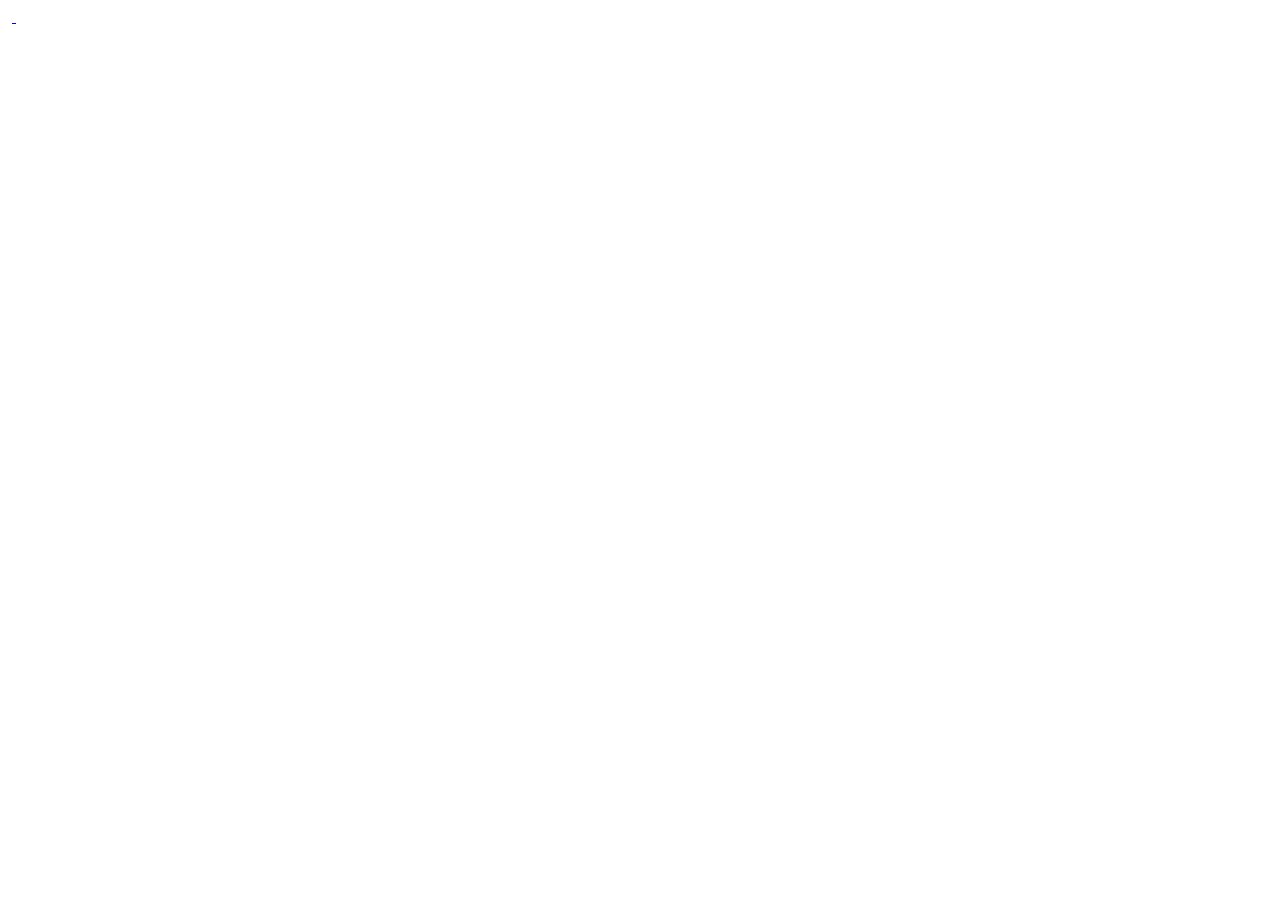
==== index.html @ 03a147eb "Rename home.html to index.html and fix bug" ====
<!DOCTYPE html>
<html lang="en">

<head>
    <meta charset="UTF-8">
    <meta http-equiv="X-UA-Compatible" content="IE=edge">
    <meta name="viewport" content="width=device-width, initial-scale=1.0">

    <title>מלך הפלאפל</title>
    <link rel="stylesheet" href="home.css">
    <link rel="stylesheet" href="mobile.css">
    <script src="home.js" defer></script>
</head>

<body>
    <div id="main">
        <img src="pictures/בית/רקע.png" alt="">
        <a href="play.html">
            <img src="pictures/בית/שחק.png" alt="" id="play">
        </a>
        <img src="pictures/בית/הוראות.png" alt="" id="ins">
        <img src="pictures/בית/דף הוראות.png" alt="" id="ins_page">
        <img src="pictures/בית/x.png" alt="" id="x">
    </div>
</body>

</html>
---- mobile.css ----
@media (orientation: portrait) {
    body {
        background-color: #333; /* Dark background for the empty space */
        display: flex;
        justify-content: center;
        align-items: center;
        height: 100vh;
        margin: 0;
        overflow: hidden;
    }

    #main {
        /* Force landscape aspect ratio on portrait screens */
        width: 100vh; /* Width becomes height */
        height: 100vw; /* Height becomes width */
        transform: rotate(90deg);
        transform-origin: center;
        
        /* Reset margins and positioning */
        margin: 0;
        position: absolute;
        top: 50%;
        left: 50%;
        
        /* Center the rotated element */
        margin-left: -50vh; /* Half of width */
        margin-top: -50vw; /* Half of height */
        
        /* Ensure it fits */
        max-width: 100vh;
        max-height: 100vw;
        
        /* Scale down if needed to fit screen */
        /* We might need JS to calculate exact scale if aspect ratio doesn't match */
    }
}

/* General mobile tweaks */
@media (max-width: 768px) {
    /* Adjust touch targets if needed */
}
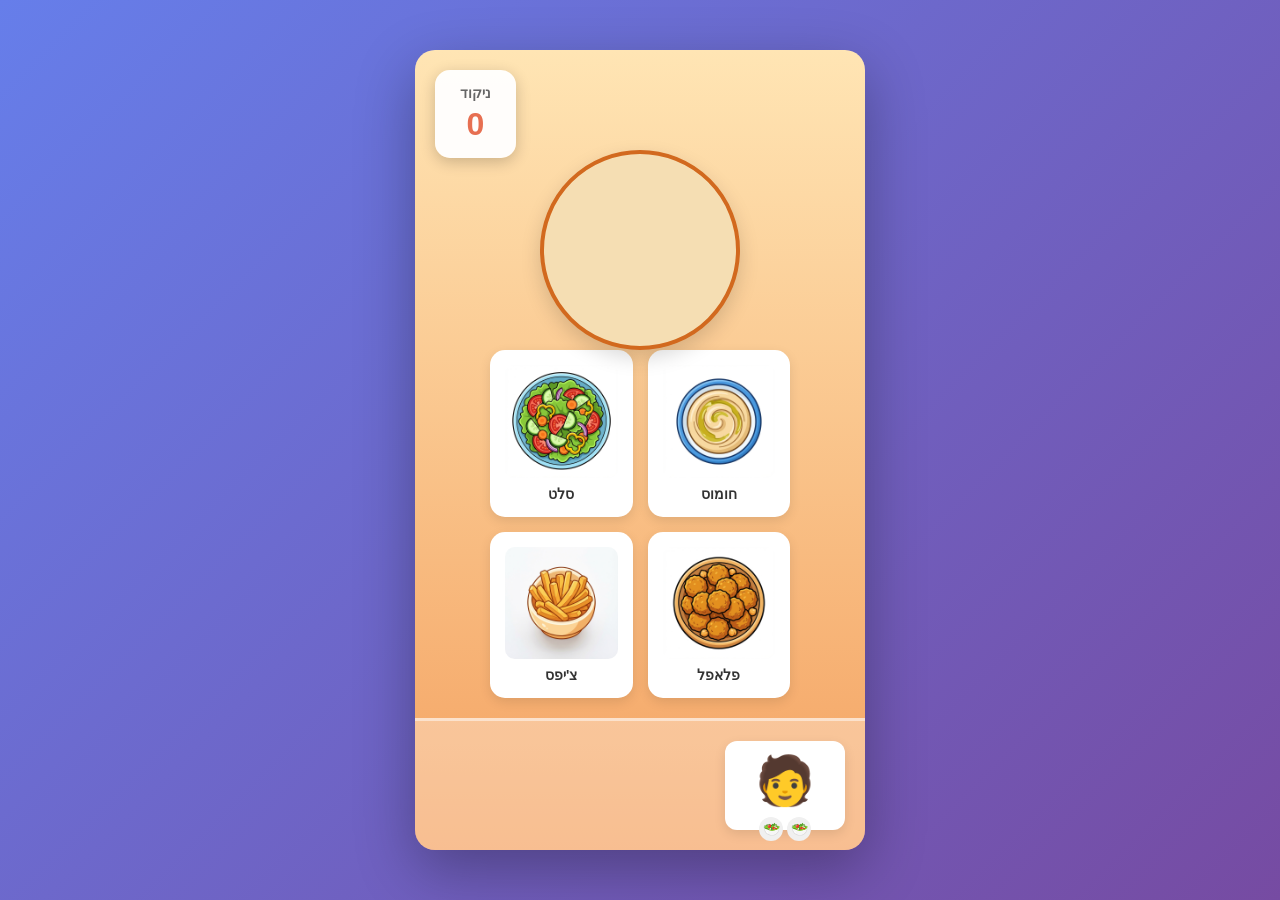
==== commit b2afdc47: "Build complete Falafel King game from scratch" ====
--- a/index.html
+++ b/index.html
@@ -1,27 +1,88 @@
 <!DOCTYPE html>
-<html lang="en">
+<html lang="he" dir="rtl">
 
 <head>
     <meta charset="UTF-8">
-    <meta http-equiv="X-UA-Compatible" content="IE=edge">
-    <meta name="viewport" content="width=device-width, initial-scale=1.0">
-
-    <title>מלך הפלאפל</title>
-    <link rel="stylesheet" href="home.css">
-    <link rel="stylesheet" href="mobile.css">
-    <script src="home.js" defer></script>
+    <meta name="viewport" content="width=device-width, initial-scale=1.0, maximum-scale=1.0, user-scalable=no">
+    <meta name="apple-mobile-web-app-capable" content="yes">
+    <meta name="mobile-web-app-capable" content="yes">
+    <title>👑 מלך הפלאפל 2025</title>
+    <link rel="stylesheet" href="style.css">
 </head>
 
 <body>
-    <div id="main">
-        <img src="pictures/בית/רקע.png" alt="">
-        <a href="play.html">
-            <img src="pictures/בית/שחק.png" alt="" id="play">
-        </a>
-        <img src="pictures/בית/הוראות.png" alt="" id="ins">
-        <img src="pictures/בית/דף הוראות.png" alt="" id="ins_page">
-        <img src="pictures/בית/x.png" alt="" id="x">
+    <div id="game-container">
+        <!-- Score Display -->
+        <div id="score-display">
+            <div class="score-label">ניקוד</div>
+            <div class="score-value">0</div>
+        </div>
+
+        <!-- Game Over Modal -->
+        <div id="game-over-modal" class="hidden">
+            <div class="modal-content">
+                <h2>🤯 לקוח התפוצץ!</h2>
+                <p class="final-score">ניקוד סופי: <span id="final-score-value">0</span></p>
+                <button id="restart-button" class="btn-primary">🔄 שחק שוב</button>
+            </div>
+        </div>
+
+        <!-- Stand Area -->
+        <div id="stand-area">
+            <!-- Current Pita Being Prepared -->
+            <div id="current-pita" class="pita-empty">
+                <div class="pita-ingredients"></div>
+                <button id="serve-button" class="btn-serve hidden">הגש! 🎯</button>
+            </div>
+
+            <!-- Ingredient Bowls -->
+            <div class="ingredients-grid">
+                <div class="ingredient-bowl" data-ingredient="hummus">
+                    <img src="assets/hummus-bowl.png" alt="חומוס">
+                    <div class="ingredient-label">חומוס</div>
+                </div>
+                <div class="ingredient-bowl" data-ingredient="salad">
+                    <img src="assets/salad-bowl.png" alt="סלט">
+                    <div class="ingredient-label">סלט</div>
+                </div>
+                <div class="ingredient-bowl" data-ingredient="falafel">
+                    <img src="assets/falafel-bowl.png" alt="פלאפל">
+                    <div class="ingredient-label">פלאפל</div>
+                </div>
+                <div class="ingredient-bowl" data-ingredient="fries">
+                    <img src="assets/fries-bowl.png" alt="צ'יפס">
+                    <div class="ingredient-label">צ'יפס</div>
+                </div>
+            </div>
+        </div>
+
+        <!-- Customer Queue -->
+        <div id="customer-queue">
+            <div class="customer-slot" id="customer-1">
+                <div class="customer-avatar">🧑</div>
+                <div class="order-display"></div>
+                <div class="patience-bar">
+                    <div class="patience-fill"></div>
+                </div>
+            </div>
+            <div class="customer-slot" id="customer-2">
+                <div class="customer-avatar">👨</div>
+                <div class="order-display"></div>
+                <div class="patience-bar">
+                    <div class="patience-fill"></div>
+                </div>
+            </div>
+            <div class="customer-slot" id="customer-3">
+                <div class="customer-avatar">👩</div>
+                <div class="order-display"></div>
+                <div class="patience-bar">
+                    <div class="patience-fill"></div>
+                </div>
+            </div>
+        </div>
     </div>
+
+    <script src="game.js"></script>
 </body>
 
 </html>
--- a/style.css
+++ b/style.css
@@ -0,0 +1,407 @@
+/* ===== RESET & BASE ===== */
+* {
+    margin: 0;
+    padding: 0;
+    box-sizing: border-box;
+}
+
+body {
+    font-family: -apple-system, BlinkMacSystemFont, 'Segoe UI', Arial, sans-serif;
+    background: linear-gradient(135deg, #667eea 0%, #764ba2 100%);
+    min-height: 100vh;
+    display: flex;
+    justify-content: center;
+    align-items: center;
+    padding: 10px;
+    -webkit-touch-callout: none;
+    -webkit-user-select: none;
+    user-select: none;
+}
+
+/* ===== GAME CONTAINER ===== */
+#game-container {
+    width: 100%;
+    max-width: 480px;
+    aspect-ratio: 9/16;
+    background: linear-gradient(to bottom, #FFE5B4 0%, #F4A261 100%);
+    border-radius: 20px;
+    box-shadow: 0 20px 60px rgba(0, 0, 0, 0.3);
+    overflow: hidden;
+    position: relative;
+    display: flex;
+    flex-direction: column;
+}
+
+/* ===== SCORE DISPLAY ===== */
+#score-display {
+    position: absolute;
+    top: 20px;
+    left: 20px;
+    background: rgba(255, 255, 255, 0.95);
+    padding: 15px 25px;
+    border-radius: 15px;
+    box-shadow: 0 4px 15px rgba(0, 0, 0, 0.2);
+    z-index: 100;
+    text-align: center;
+}
+
+.score-label {
+    font-size: 14px;
+    color: #666;
+    font-weight: 600;
+    margin-bottom: 5px;
+}
+
+.score-value {
+    font-size: 32px;
+    font-weight: 800;
+    color: #E76F51;
+    direction: ltr;
+}
+
+/* ===== STAND AREA ===== */
+#stand-area {
+    flex: 1;
+    display: flex;
+    flex-direction: column;
+    justify-content: space-between;
+    padding: 100px 20px 20px;
+}
+
+#current-pita {
+    width: 200px;
+    height: 200px;
+    margin: 0 auto;
+    background: #F5DEB3;
+    border-radius: 50%;
+    box-shadow: 0 8px 20px rgba(0, 0, 0, 0.15);
+    position: relative;
+    display: flex;
+    align-items: center;
+    justify-content: center;
+    border: 4px solid #D2691E;
+    transition: transform 0.3s ease;
+}
+
+#current-pita:active {
+    transform: scale(0.95);
+}
+
+.pita-ingredients {
+    position: absolute;
+    inset: 10px;
+    display: flex;
+    flex-wrap: wrap;
+    align-items: center;
+    justify-content: center;
+    gap: 5px;
+    overflow: hidden;
+    border-radius: 50%;
+}
+
+.ingredient-item {
+    width: 30px;
+    height: 30px;
+    border-radius: 50%;
+    font-size: 20px;
+    display: flex;
+    align-items: center;
+    justify-content: center;
+    animation: popIn 0.3s cubic-bezier(0.68, -0.55, 0.265, 1.55);
+}
+
+@keyframes popIn {
+    0% {
+        transform: scale(0);
+        opacity: 0;
+    }
+
+    100% {
+        transform: scale(1);
+        opacity: 1;
+    }
+}
+
+.btn-serve {
+    position: absolute;
+    bottom: -45px;
+    left: 50%;
+    transform: translateX(-50%);
+    background: #2A9D8F;
+    color: white;
+    border: none;
+    padding: 12px 30px;
+    border-radius: 25px;
+    font-size: 16px;
+    font-weight: 700;
+    cursor: pointer;
+    box-shadow: 0 4px 15px rgba(0, 0, 0, 0.2);
+    transition: all 0.3s ease;
+}
+
+.btn-serve:hover {
+    background: #238276;
+    transform: translateX(-50%) scale(1.05);
+}
+
+.btn-serve:active {
+    transform: translateX(-50%) scale(0.95);
+}
+
+/* ===== INGREDIENT BOWLS ===== */
+.ingredients-grid {
+    display: grid;
+    grid-template-columns: repeat(2, 1fr);
+    gap: 15px;
+    max-width: 300px;
+    margin: 0 auto;
+}
+
+.ingredient-bowl {
+    background: white;
+    border-radius: 15px;
+    padding: 15px;
+    box-shadow: 0 4px 12px rgba(0, 0, 0, 0.1);
+    cursor: pointer;
+    transition: all 0.2s ease;
+    text-align: center;
+}
+
+.ingredient-bowl:hover {
+    transform: translateY(-5px);
+    box-shadow: 0 8px 20px rgba(0, 0, 0, 0.15);
+}
+
+.ingredient-bowl:active {
+    transform: translateY(0);
+    box-shadow: 0 2px 8px rgba(0, 0, 0, 0.1);
+}
+
+.ingredient-bowl img {
+    width: 100%;
+    height: auto;
+    display: block;
+    margin-bottom: 8px;
+    border-radius: 10px;
+}
+
+.ingredient-label {
+    font-size: 14px;
+    font-weight: 600;
+    color: #333;
+}
+
+/* ===== CUSTOMER QUEUE ===== */
+#customer-queue {
+    display: flex;
+    gap: 10px;
+    padding: 20px;
+    background: rgba(255, 255, 255, 0.3);
+    border-top: 3px solid rgba(255, 255, 255, 0.5);
+    overflow-x: auto;
+}
+
+.customer-slot {
+    min-width: 120px;
+    background: white;
+    border-radius: 12px;
+    padding: 12px;
+    box-shadow: 0 4px 12px rgba(0, 0, 0, 0.1);
+    cursor: pointer;
+    transition: all 0.3s ease;
+    opacity: 0;
+    transform: translateY(20px);
+}
+
+.customer-slot.active {
+    opacity: 1;
+    transform: translateY(0);
+}
+
+.customer-slot.serving {
+    animation: pulse 0.5s ease;
+}
+
+@keyframes pulse {
+
+    0%,
+    100% {
+        transform: scale(1);
+    }
+
+    50% {
+        transform: scale(1.1);
+    }
+}
+
+.customer-avatar {
+    font-size: 48px;
+    text-align: center;
+    margin-bottom: 8px;
+    transition: transform 0.3s ease;
+}
+
+.customer-slot.angry .customer-avatar {
+    animation: shake 0.5s ease infinite;
+}
+
+@keyframes shake {
+
+    0%,
+    100% {
+        transform: translateX(0);
+    }
+
+    25% {
+        transform: translateX(-5px);
+    }
+
+    75% {
+        transform: translateX(5px);
+    }
+}
+
+.order-display {
+    display: flex;
+    gap: 4px;
+    justify-content: center;
+    flex-wrap: wrap;
+    min-height: 30px;
+    margin-bottom: 8px;
+}
+
+.order-item {
+    width: 24px;
+    height: 24px;
+    border-radius: 50%;
+    font-size: 14px;
+    display: flex;
+    align-items: center;
+    justify-content: center;
+    background: #f0f0f0;
+}
+
+.patience-bar {
+    width: 100%;
+    height: 8px;
+    background: #e0e0e0;
+    border-radius: 4px;
+    overflow: hidden;
+}
+
+.patience-fill {
+    height: 100%;
+    width: 0%;
+    background: linear-gradient(to right, #4CAF50, #FFC107, #F44336);
+    transition: width 0.1s linear;
+    border-radius: 4px;
+}
+
+/* ===== GAME OVER MODAL ===== */
+#game-over-modal {
+    position: absolute;
+    inset: 0;
+    background: rgba(0, 0, 0, 0.8);
+    display: flex;
+    align-items: center;
+    justify-content: center;
+    z-index: 1000;
+    backdrop-filter: blur(5px);
+}
+
+#game-over-modal.hidden {
+    display: none;
+}
+
+.modal-content {
+    background: white;
+    padding: 40px 30px;
+    border-radius: 20px;
+    text-align: center;
+    max-width: 300px;
+    animation: slideIn 0.5s cubic-bezier(0.68, -0.55, 0.265, 1.55);
+}
+
+@keyframes slideIn {
+    from {
+        opacity: 0;
+        transform: scale(0.5);
+    }
+
+    to {
+        opacity: 1;
+        transform: scale(1);
+    }
+}
+
+.modal-content h2 {
+    font-size: 32px;
+    margin-bottom: 20px;
+    color: #E76F51;
+}
+
+.final-score {
+    font-size: 20px;
+    margin-bottom: 30px;
+    color: #333;
+}
+
+#final-score-value {
+    font-weight: 800;
+    color: #2A9D8F;
+    font-size: 28px;
+}
+
+.btn-primary {
+    background: #E76F51;
+    color: white;
+    border: none;
+    padding: 15px 40px;
+    border-radius: 30px;
+    font-size: 18px;
+    font-weight: 700;
+    cursor: pointer;
+    box-shadow: 0 4px 15px rgba(231, 111, 81, 0.3);
+    transition: all 0.3s ease;
+}
+
+.btn-primary:hover {
+    background: #d65a3e;
+    transform: translateY(-2px);
+    box-shadow: 0 6px 20px rgba(231, 111, 81, 0.4);
+}
+
+.btn-primary:active {
+    transform: translateY(0);
+}
+
+/* ===== UTILITY CLASSES ===== */
+.hidden {
+    display: none !important;
+}
+
+/* ===== MEDIA QUERIES ===== */
+@media (min-width: 768px) {
+    #game-container {
+        max-width: 450px;
+    }
+}
+
+@media (orientation: landscape) and (max-height: 600px) {
+    #game-container {
+        aspect-ratio: 16/9;
+        max-width: 90vw;
+        flex-direction: row;
+    }
+
+    #stand-area {
+        flex: 2;
+    }
+
+    #customer-queue {
+        flex: 1;
+        flex-direction: column;
+        border-top: none;
+        border-left: 3px solid rgba(255, 255, 255, 0.5);
+    }
+}
